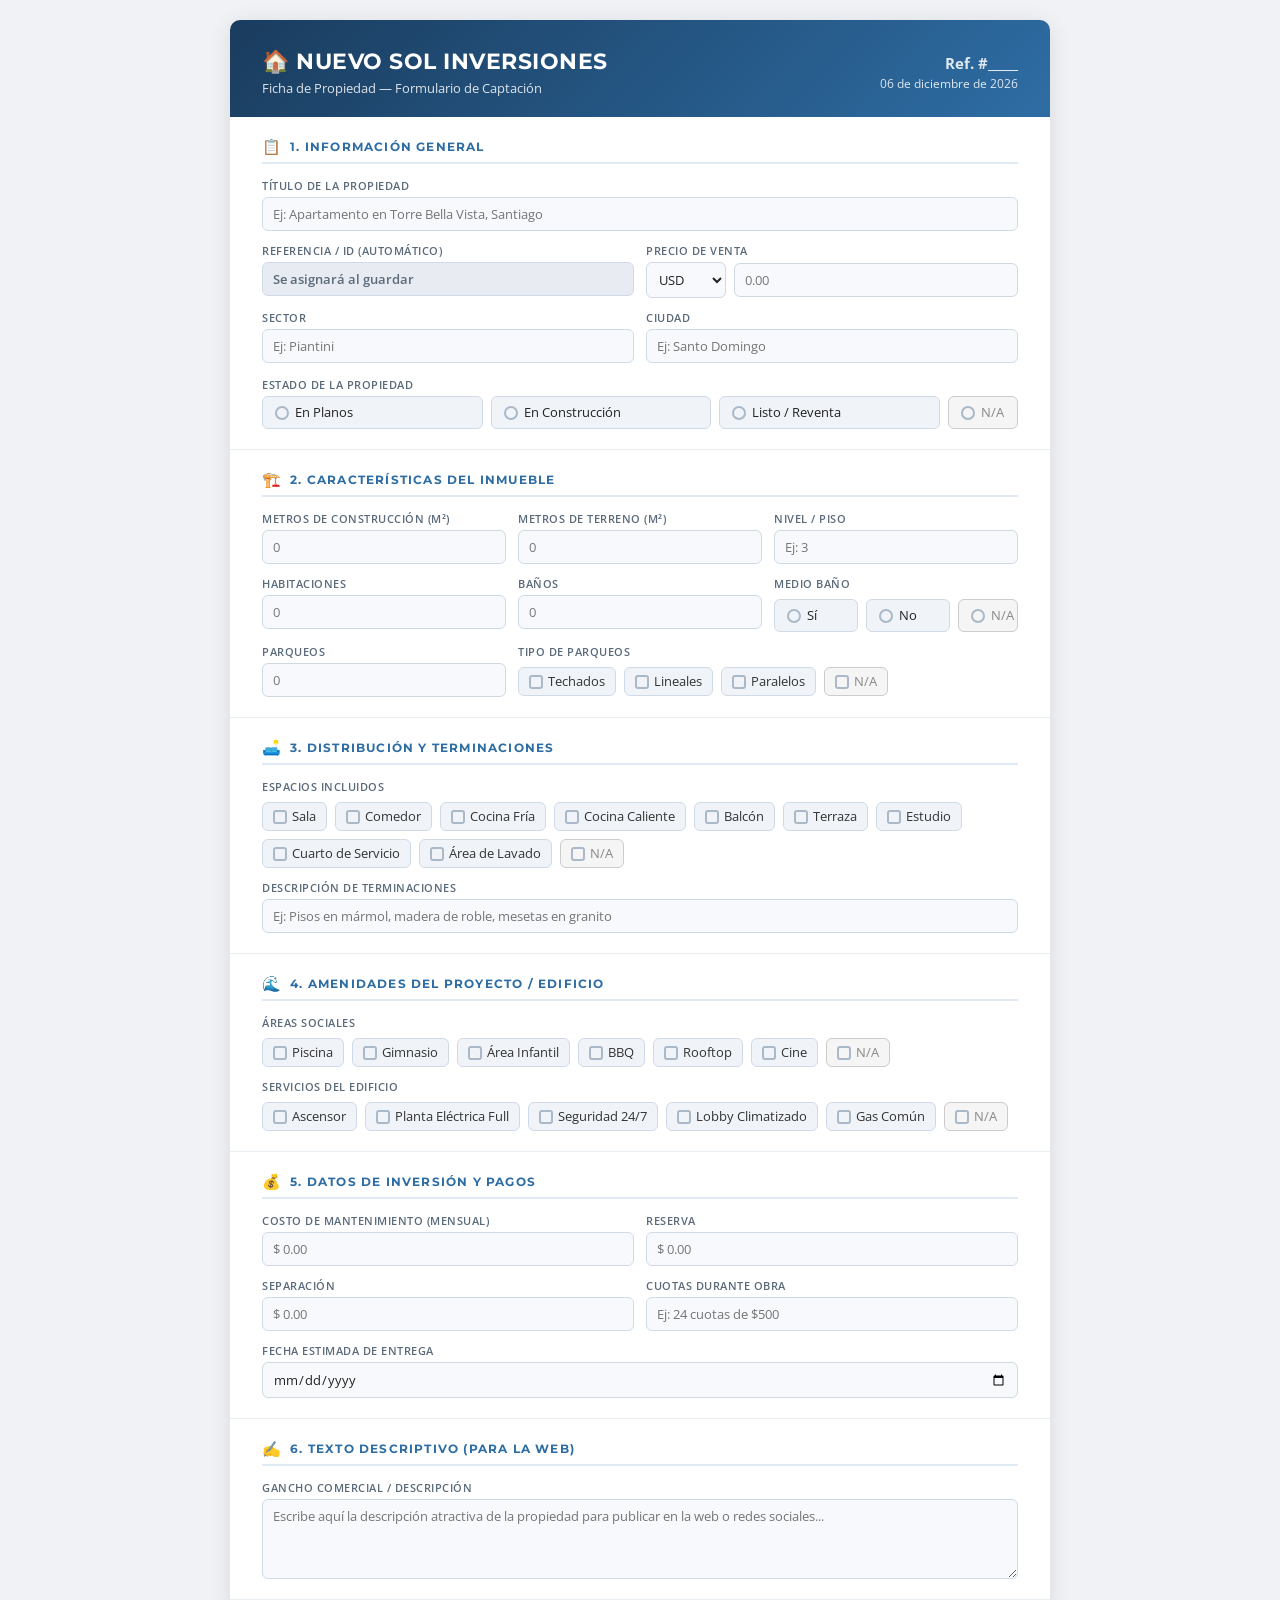
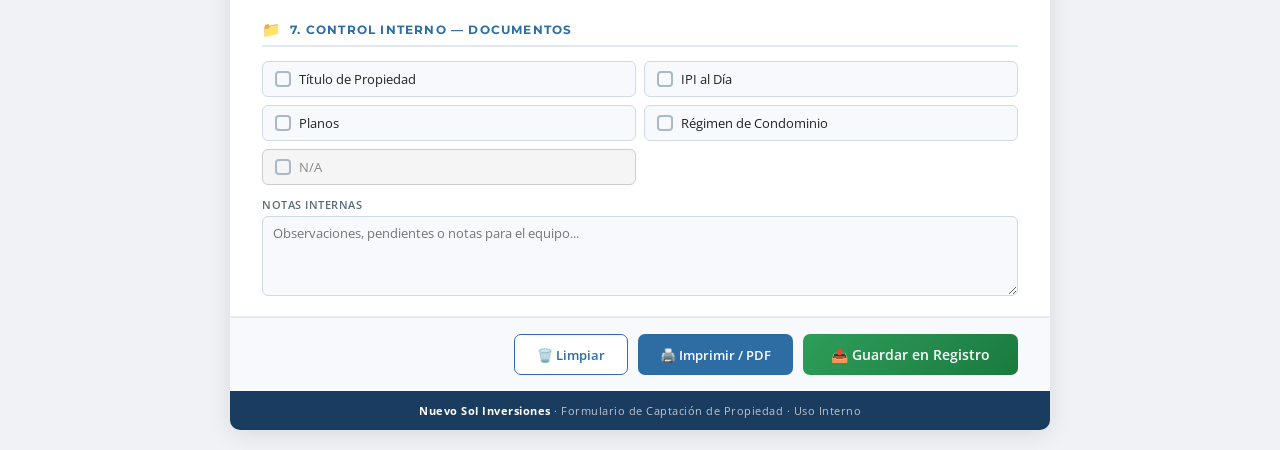
==== Fichas de propiedades/index.html @ 566c799a "Rename to index.html for Github Pages" ====
<!DOCTYPE html>
<html lang="es">
<head>
<meta charset="UTF-8">
<meta name="viewport" content="width=device-width, initial-scale=1.0">
<title>Ficha de Propiedad - Nuevo Sol Inversiones</title>
<meta name="description" content="Formulario de captación de propiedades — Nuevo Sol Inversiones. Registro interno de inmuebles.">
<style>
  @import url('https://fonts.googleapis.com/css2?family=Montserrat:wght@400;600;700&family=Open+Sans:wght@400;600&display=swap');

  * { box-sizing: border-box; margin: 0; padding: 0; }

  body {
    font-family: 'Open Sans', sans-serif;
    background: #f0f2f5;
    color: #222;
    padding: 20px;
  }

  .page {
    max-width: 820px;
    margin: 0 auto;
    background: #fff;
    border-radius: 10px;
    overflow: hidden;
    box-shadow: 0 4px 24px rgba(0,0,0,0.10);
  }

  /* HEADER */
  .header {
    background: linear-gradient(135deg, #1a3c5e 0%, #2e6da4 100%);
    color: #fff;
    padding: 28px 32px 20px;
    display: flex;
    align-items: center;
    justify-content: space-between;
    gap: 16px;
  }
  .header-left h1 {
    font-family: 'Montserrat', sans-serif;
    font-size: 22px;
    font-weight: 700;
    letter-spacing: 0.5px;
  }
  .header-left p {
    font-size: 13px;
    opacity: 0.85;
    margin-top: 4px;
  }
  .header-right {
    text-align: right;
    font-size: 12px;
    opacity: 0.85;
  }
  .header-right .ref {
    font-size: 15px;
    font-weight: 700;
    margin-bottom: 2px;
  }

  /* SECTIONS */
  .section {
    padding: 20px 32px;
    border-bottom: 1px solid #e8edf2;
  }
  .section:last-child { border-bottom: none; }

  .section-title {
    font-family: 'Montserrat', sans-serif;
    font-size: 12px;
    font-weight: 700;
    letter-spacing: 1.2px;
    text-transform: uppercase;
    color: #2e6da4;
    margin-bottom: 14px;
    padding-bottom: 6px;
    border-bottom: 2px solid #e0eaf4;
    display: flex;
    align-items: center;
    gap: 8px;
  }
  .section-title span { font-size: 15px; }

  /* GRID */
  .grid { display: grid; gap: 12px; }
  .grid-2 { grid-template-columns: 1fr 1fr; }
  .grid-3 { grid-template-columns: 1fr 1fr 1fr; }
  .col-span-2 { grid-column: span 2; }
  .col-span-3 { grid-column: span 3; }

  /* FIELD */
  .field { display: flex; flex-direction: column; gap: 4px; }
  .field label.field-label {
    font-size: 11px;
    font-weight: 600;
    color: #5a6a7a;
    text-transform: uppercase;
    letter-spacing: 0.5px;
  }
  .field input[type="text"],
  .field input[type="number"],
  .field input[type="date"],
  .field textarea,
  .field select {
    border: 1.5px solid #d0dae6;
    border-radius: 6px;
    padding: 7px 10px;
    font-size: 13px;
    font-family: 'Open Sans', sans-serif;
    color: #222;
    background: #f7f9fc;
    transition: border-color 0.2s;
    outline: none;
    width: 100%;
  }
  .field input:focus,
  .field textarea:focus,
  .field select:focus {
    border-color: #2e6da4;
    background: #fff;
  }
  .field textarea { resize: vertical; min-height: 80px; }

  /* PRECIO */
  .precio-group {
    display: flex;
    gap: 8px;
    align-items: center;
  }
  .precio-group select {
    width: 80px;
    flex-shrink: 0;
    border: 1.5px solid #d0dae6;
    border-radius: 6px;
    padding: 7px 8px;
    font-size: 13px;
    background: #f7f9fc;
    font-family: 'Open Sans', sans-serif;
    outline: none;
    cursor: pointer;
  }
  .precio-group select:focus { border-color: #2e6da4; }
  .precio-group input { flex: 1; }

  /* CHECKBOXES */
  .check-group {
    display: flex;
    flex-wrap: wrap;
    gap: 8px;
    margin-top: 4px;
  }
  .check-item {
    display: flex;
    align-items: center;
    gap: 5px;
    font-size: 12.5px;
    color: #333;
    cursor: pointer;
    background: #f0f4f9;
    border: 1.5px solid #d0dae6;
    border-radius: 6px;
    padding: 5px 10px;
    transition: all 0.15s;
    user-select: none;
  }
  .check-item:hover {
    border-color: #aab8c8;
    background: #e8ecf2;
  }
  .check-item input[type="checkbox"] {
    position: absolute;
    opacity: 0;
    width: 0;
    height: 0;
    pointer-events: none;
  }
  .check-item.checked {
    background: #e0eaf8;
    border-color: #2e6da4;
    color: #1a3c5e;
    font-weight: 600;
  }
  .check-item .box {
    width: 14px; height: 14px;
    border: 2px solid #aab8c8;
    border-radius: 3px;
    display: flex; align-items: center; justify-content: center;
    font-size: 10px; color: transparent;
    flex-shrink: 0;
    transition: all 0.15s;
  }
  .check-item .box::after { content: '✓'; }
  .check-item.checked .box {
    background: #2e6da4;
    border-color: #2e6da4;
    color: #fff;
  }

  /* N/A items */
  .check-item.na-item {
    background: #f5f5f5;
    border-color: #ccc;
    color: #888;
  }
  .check-item.na-item:hover {
    background: #eee;
    border-color: #aaa;
  }
  .check-item.na-item.checked {
    background: #e8e8e8;
    border-color: #999;
    color: #555;
    font-weight: 600;
  }
  .check-item.na-item.checked .box {
    background: #999;
    border-color: #999;
    color: #fff;
  }

  /* ESTADO (radio groups) */
  .estado-group {
    display: flex;
    gap: 8px;
    flex-wrap: wrap;
  }
  .estado-item {
    flex: 1;
    min-width: 100px;
    display: flex;
    align-items: center;
    gap: 6px;
    font-size: 12.5px;
    cursor: pointer;
    background: #f0f4f9;
    border: 1.5px solid #d0dae6;
    border-radius: 6px;
    padding: 7px 12px;
    transition: all 0.15s;
    user-select: none;
  }
  .estado-item:hover {
    border-color: #aab8c8;
    background: #e8ecf2;
  }
  .estado-item input[type="radio"] {
    position: absolute;
    opacity: 0;
    width: 0;
    height: 0;
    pointer-events: none;
  }
  .estado-item.selected {
    background: #e0eaf8;
    border-color: #2e6da4;
    color: #1a3c5e;
    font-weight: 600;
  }
  .radio-dot {
    width: 14px; height: 14px;
    border: 2px solid #aab8c8;
    border-radius: 50%;
    display: flex; align-items: center; justify-content: center;
    flex-shrink: 0;
    transition: all 0.15s;
  }
  .estado-item.selected .radio-dot {
    border-color: #2e6da4;
    background: #2e6da4;
    box-shadow: inset 0 0 0 3px #fff;
  }

  /* N/A radio */
  .estado-item.na-item {
    background: #f5f5f5;
    border-color: #ccc;
    color: #888;
    flex: 0;
    min-width: 70px;
  }
  .estado-item.na-item:hover {
    background: #eee;
    border-color: #aaa;
  }
  .estado-item.na-item.selected {
    background: #e8e8e8;
    border-color: #999;
    color: #555;
    font-weight: 600;
  }
  .estado-item.na-item.selected .radio-dot {
    border-color: #999;
    background: #999;
    box-shadow: inset 0 0 0 3px #fff;
  }

  /* DOCS CHECKLIST */
  .doc-list {
    display: grid;
    grid-template-columns: 1fr 1fr;
    gap: 8px;
  }
  .doc-item {
    display: flex;
    align-items: center;
    gap: 8px;
    font-size: 13px;
    padding: 8px 12px;
    background: #f7f9fc;
    border: 1.5px solid #d0dae6;
    border-radius: 6px;
    cursor: pointer;
    transition: all 0.15s;
    user-select: none;
  }
  .doc-item:hover {
    border-color: #aab8c8;
    background: #eef2f7;
  }
  .doc-item.checked {
    background: #eaf5ea;
    border-color: #3a9a5c;
    color: #1e5c33;
    font-weight: 600;
  }
  .doc-item input[type="checkbox"] {
    position: absolute;
    opacity: 0;
    width: 0;
    height: 0;
    pointer-events: none;
  }
  .doc-box {
    width: 16px; height: 16px;
    border: 2px solid #aab8c8;
    border-radius: 4px;
    display: flex; align-items: center; justify-content: center;
    font-size: 11px; color: transparent;
    flex-shrink: 0;
    transition: all 0.15s;
  }
  .doc-box::after { content: '✓'; }
  .doc-item.checked .doc-box {
    background: #3a9a5c;
    border-color: #3a9a5c;
    color: #fff;
  }
  /* N/A doc item */
  .doc-item.na-item {
    background: #f5f5f5;
    border-color: #ccc;
    color: #888;
  }
  .doc-item.na-item:hover {
    background: #eee;
    border-color: #aaa;
  }
  .doc-item.na-item.checked {
    background: #e8e8e8;
    border-color: #999;
    color: #555;
    font-weight: 600;
  }
  .doc-item.na-item.checked .doc-box {
    background: #999;
    border-color: #999;
    color: #fff;
  }

  /* FOOTER */
  .footer {
    background: #1a3c5e;
    color: rgba(255,255,255,0.7);
    text-align: center;
    padding: 12px;
    font-size: 11px;
    letter-spacing: 0.5px;
  }
  .footer strong { color: #fff; }

  /* ACTIONS */
  .actions {
    display: flex;
    justify-content: flex-end;
    gap: 10px;
    padding: 16px 32px;
    background: #f7f9fc;
    border-top: 1px solid #e0eaf4;
    flex-wrap: wrap;
  }
  .btn {
    padding: 9px 22px;
    border-radius: 7px;
    font-size: 13px;
    font-weight: 600;
    cursor: pointer;
    border: none;
    font-family: 'Open Sans', sans-serif;
    transition: all 0.2s;
    display: inline-flex;
    align-items: center;
    gap: 6px;
  }
  .btn-outline {
    background: #fff;
    border: 1.5px solid #2e6da4;
    color: #2e6da4;
  }
  .btn-outline:hover { background: #e0eaf8; }
  .btn-primary {
    background: #2e6da4;
    color: #fff;
  }
  .btn-primary:hover { background: #1a3c5e; }
  .btn-success {
    background: linear-gradient(135deg, #2e9e5a 0%, #1a7a3e 100%);
    color: #fff;
    padding: 11px 28px;
    font-size: 14px;
  }
  .btn-success:hover { background: linear-gradient(135deg, #1a7a3e 0%, #145c2e 100%); }
  .btn:disabled {
    opacity: 0.6;
    cursor: not-allowed;
  }

  /* SPINNER */
  .spinner {
    width: 16px;
    height: 16px;
    border: 2px solid rgba(255,255,255,0.3);
    border-top-color: #fff;
    border-radius: 50%;
    animation: spin 0.6s linear infinite;
    display: none;
  }
  .btn.loading .spinner { display: inline-block; }
  .btn.loading .btn-text { display: none; }
  @keyframes spin { to { transform: rotate(360deg); } }

  /* TOAST */
  .toast-container {
    position: fixed;
    top: 20px;
    right: 20px;
    z-index: 10000;
    display: flex;
    flex-direction: column;
    gap: 10px;
  }
  .toast {
    padding: 14px 22px;
    border-radius: 10px;
    font-size: 13px;
    font-weight: 600;
    font-family: 'Open Sans', sans-serif;
    color: #fff;
    box-shadow: 0 6px 24px rgba(0,0,0,0.18);
    animation: toastIn 0.35s ease-out;
    display: flex;
    align-items: center;
    gap: 8px;
    max-width: 360px;
  }
  .toast.success { background: linear-gradient(135deg, #2e9e5a, #1a7a3e); }
  .toast.error { background: linear-gradient(135deg, #d9534f, #b52b27); }
  .toast.info { background: linear-gradient(135deg, #2e6da4, #1a3c5e); }
  .toast.removing { animation: toastOut 0.3s ease-in forwards; }
  @keyframes toastIn { from { opacity: 0; transform: translateX(80px); } to { opacity: 1; transform: translateX(0); } }
  @keyframes toastOut { from { opacity: 1; transform: translateX(0); } to { opacity: 0; transform: translateX(80px); } }

  /* CONFIG BANNER */
  .config-banner {
    background: linear-gradient(135deg, #fff3cd 0%, #ffeeba 100%);
    border: 1.5px solid #f0c36d;
    border-radius: 8px;
    padding: 14px 20px;
    margin: 16px 32px;
    font-size: 12.5px;
    color: #856404;
    display: flex;
    align-items: flex-start;
    gap: 10px;
  }
  .config-banner .banner-icon { font-size: 18px; flex-shrink: 0; margin-top: 1px; }
  .config-banner code {
    background: rgba(0,0,0,0.08);
    padding: 2px 6px;
    border-radius: 4px;
    font-size: 11px;
    word-break: break-all;
  }
  .config-banner a {
    color: #856404;
    font-weight: 600;
  }

  @media print {
    body { background: #fff; padding: 0; }
    .page { box-shadow: none; border-radius: 0; }
    .actions { display: none; }
    .config-banner { display: none; }
    .toast-container { display: none; }
  }

  @media (max-width: 600px) {
    .grid-2, .grid-3 { grid-template-columns: 1fr; }
    .col-span-2, .col-span-3 { grid-column: span 1; }
    .doc-list { grid-template-columns: 1fr; }
    .section { padding: 16px; }
    .header { flex-direction: column; align-items: flex-start; }
    .header-right { text-align: left; }
    .actions { padding: 12px 16px; }
    .config-banner { margin: 12px 16px; }
  }
</style>
</head>
<body>

<div class="toast-container" id="toastContainer"></div>

<div class="page">

  <!-- HEADER -->
  <div class="header">
    <div class="header-left">
      <h1>🏠 NUEVO SOL INVERSIONES</h1>
      <p>Ficha de Propiedad — Formulario de Captación</p>
    </div>
    <div class="header-right">
      <div class="ref">Ref. #<span id="refNum">_____</span></div>
      <div id="fechaHoy"></div>
    </div>
  </div>

  <!-- CONFIG BANNER -->
  <div class="config-banner" id="configBanner">
    <div class="banner-icon">⚙️</div>
    <div>
      <strong>Configuración requerida:</strong> Para conectar con Google Sheets, pega la URL de tu Google Apps Script Web App aquí abajo y haz clic en "Guardar".<br>
      <div style="margin-top:8px; display:flex; gap:6px; align-items:center; flex-wrap:wrap;">
        <input type="text" id="sheetsUrlInput" placeholder="https://script.google.com/macros/s/xxx/exec" 
               style="flex:1; min-width:200px; padding:6px 10px; border:1.5px solid #d0a848; border-radius:5px; font-size:12px; font-family:'Open Sans',sans-serif; outline:none;">
        <button onclick="saveGoogleSheetsUrl()" style="padding:6px 14px; background:#856404; color:#fff; border:none; border-radius:5px; font-size:12px; font-weight:600; cursor:pointer; font-family:'Open Sans',sans-serif;">Guardar</button>
      </div>
    </div>
  </div>

  <form id="propertyForm" onsubmit="return false;">

  <!-- 1. INFORMACIÓN GENERAL -->
  <div class="section">
    <div class="section-title"><span>📋</span> 1. Información General</div>
    <div class="grid grid-2">
      <div class="field col-span-2">
        <label class="field-label" for="titulo_propiedad">Título de la Propiedad</label>
        <input type="text" id="titulo_propiedad" name="titulo_propiedad" placeholder="Ej: Apartamento en Torre Bella Vista, Santiago">
      </div>
      <div class="field">
        <label class="field-label" for="referencia_id">Referencia / ID (Automático)</label>
        <input type="text" id="referencia_id" name="referencia_id" readonly style="background-color: #e8ecf2; color: #5a6a7a; font-weight: 600; cursor: not-allowed; border-color: #d0dae6;" title="Generado automáticamente">
      </div>
      <div class="field">
        <label class="field-label">Precio de Venta</label>
        <div class="precio-group">
          <select id="moneda" name="moneda">
            <option value="USD">USD</option>
            <option value="DOP">DOP</option>
          </select>
          <input type="text" id="precio_venta" name="precio_venta" placeholder="0.00">
        </div>
      </div>
      <div class="field">
        <label class="field-label" for="sector">Sector</label>
        <input type="text" id="sector" name="sector" placeholder="Ej: Piantini">
      </div>
      <div class="field">
        <label class="field-label" for="ciudad">Ciudad</label>
        <input type="text" id="ciudad" name="ciudad" placeholder="Ej: Santo Domingo">
      </div>
    </div>
    <div style="margin-top:14px;">
      <div class="field">
        <label class="field-label">Estado de la Propiedad</label>
        <div class="estado-group" id="estadoGroup" data-name="estado_propiedad">
          <label class="estado-item" onclick="selectRadio(this)">
            <input type="radio" name="estado_propiedad" value="En Planos">
            <div class="radio-dot"></div> En Planos
          </label>
          <label class="estado-item" onclick="selectRadio(this)">
            <input type="radio" name="estado_propiedad" value="En Construcción">
            <div class="radio-dot"></div> En Construcción
          </label>
          <label class="estado-item" onclick="selectRadio(this)">
            <input type="radio" name="estado_propiedad" value="Listo / Reventa">
            <div class="radio-dot"></div> Listo / Reventa
          </label>
          <label class="estado-item na-item" onclick="selectRadio(this)">
            <input type="radio" name="estado_propiedad" value="N/A">
            <div class="radio-dot"></div> N/A
          </label>
        </div>
      </div>
    </div>
  </div>

  <!-- 2. CARACTERÍSTICAS -->
  <div class="section">
    <div class="section-title"><span>🏗️</span> 2. Características del Inmueble</div>
    <div class="grid grid-3">
      <div class="field">
        <label class="field-label" for="metros_construccion">Metros de Construcción (m²)</label>
        <input type="number" id="metros_construccion" name="metros_construccion" placeholder="0" min="0">
      </div>
      <div class="field">
        <label class="field-label" for="metros_terreno">Metros de Terreno (m²)</label>
        <input type="number" id="metros_terreno" name="metros_terreno" placeholder="0" min="0">
      </div>
      <div class="field">
        <label class="field-label" for="nivel_piso">Nivel / Piso</label>
        <input type="text" id="nivel_piso" name="nivel_piso" placeholder="Ej: 3">
      </div>
      <div class="field">
        <label class="field-label" for="habitaciones">Habitaciones</label>
        <input type="number" id="habitaciones" name="habitaciones" placeholder="0" min="0">
      </div>
      <div class="field">
        <label class="field-label" for="banos">Baños</label>
        <input type="number" id="banos" name="banos" placeholder="0" min="0">
      </div>
      <div class="field">
        <label class="field-label">Medio Baño</label>
        <div class="estado-group" style="margin-top:4px;" data-name="medio_bano">
          <label class="estado-item" onclick="selectRadio(this)" style="min-width:60px">
            <input type="radio" name="medio_bano" value="Sí">
            <div class="radio-dot"></div> Sí
          </label>
          <label class="estado-item" onclick="selectRadio(this)" style="min-width:60px">
            <input type="radio" name="medio_bano" value="No">
            <div class="radio-dot"></div> No
          </label>
          <label class="estado-item na-item" onclick="selectRadio(this)" style="min-width:60px">
            <input type="radio" name="medio_bano" value="N/A">
            <div class="radio-dot"></div> N/A
          </label>
        </div>
      </div>
      <div class="field">
        <label class="field-label" for="parqueos_cantidad">Parqueos</label>
        <input type="number" id="parqueos_cantidad" name="parqueos_cantidad" placeholder="0" min="0">
      </div>
      <div class="field col-span-2">
        <label class="field-label">Tipo de Parqueos</label>
        <div class="check-group" data-group="tipo_parqueos">
          <label class="check-item" onclick="toggleCheck(this)"><input type="checkbox" name="tipo_parqueos" value="Techados"><div class="box"></div> Techados</label>
          <label class="check-item" onclick="toggleCheck(this)"><input type="checkbox" name="tipo_parqueos" value="Lineales"><div class="box"></div> Lineales</label>
          <label class="check-item" onclick="toggleCheck(this)"><input type="checkbox" name="tipo_parqueos" value="Paralelos"><div class="box"></div> Paralelos</label>
          <label class="check-item na-item" onclick="toggleNa(this, 'tipo_parqueos')"><input type="checkbox" name="tipo_parqueos" value="N/A"><div class="box"></div> N/A</label>
        </div>
      </div>
    </div>
  </div>

  <!-- 3. DISTRIBUCIÓN Y TERMINACIONES -->
  <div class="section">
    <div class="section-title"><span>🛋️</span> 3. Distribución y Terminaciones</div>
    <div class="field" style="margin-bottom:12px;">
      <label class="field-label">Espacios Incluidos</label>
      <div class="check-group" data-group="espacios_incluidos">
        <label class="check-item" onclick="toggleCheck(this)"><input type="checkbox" name="espacios_incluidos" value="Sala"><div class="box"></div> Sala</label>
        <label class="check-item" onclick="toggleCheck(this)"><input type="checkbox" name="espacios_incluidos" value="Comedor"><div class="box"></div> Comedor</label>
        <label class="check-item" onclick="toggleCheck(this)"><input type="checkbox" name="espacios_incluidos" value="Cocina Fría"><div class="box"></div> Cocina Fría</label>
        <label class="check-item" onclick="toggleCheck(this)"><input type="checkbox" name="espacios_incluidos" value="Cocina Caliente"><div class="box"></div> Cocina Caliente</label>
        <label class="check-item" onclick="toggleCheck(this)"><input type="checkbox" name="espacios_incluidos" value="Balcón"><div class="box"></div> Balcón</label>
        <label class="check-item" onclick="toggleCheck(this)"><input type="checkbox" name="espacios_incluidos" value="Terraza"><div class="box"></div> Terraza</label>
        <label class="check-item" onclick="toggleCheck(this)"><input type="checkbox" name="espacios_incluidos" value="Estudio"><div class="box"></div> Estudio</label>
        <label class="check-item" onclick="toggleCheck(this)"><input type="checkbox" name="espacios_incluidos" value="Cuarto de Servicio"><div class="box"></div> Cuarto de Servicio</label>
        <label class="check-item" onclick="toggleCheck(this)"><input type="checkbox" name="espacios_incluidos" value="Área de Lavado"><div class="box"></div> Área de Lavado</label>
        <label class="check-item na-item" onclick="toggleNa(this, 'espacios_incluidos')"><input type="checkbox" name="espacios_incluidos" value="N/A"><div class="box"></div> N/A</label>
      </div>
    </div>
    <div class="field">
      <label class="field-label" for="terminaciones">Descripción de Terminaciones</label>
      <input type="text" id="terminaciones" name="terminaciones" placeholder="Ej: Pisos en mármol, madera de roble, mesetas en granito">
    </div>
  </div>

  <!-- 4. AMENIDADES -->
  <div class="section">
    <div class="section-title"><span>🌊</span> 4. Amenidades del Proyecto / Edificio</div>
    <div class="field" style="margin-bottom:12px;">
      <label class="field-label">Áreas Sociales</label>
      <div class="check-group" data-group="areas_sociales">
        <label class="check-item" onclick="toggleCheck(this)"><input type="checkbox" name="areas_sociales" value="Piscina"><div class="box"></div> Piscina</label>
        <label class="check-item" onclick="toggleCheck(this)"><input type="checkbox" name="areas_sociales" value="Gimnasio"><div class="box"></div> Gimnasio</label>
        <label class="check-item" onclick="toggleCheck(this)"><input type="checkbox" name="areas_sociales" value="Área Infantil"><div class="box"></div> Área Infantil</label>
        <label class="check-item" onclick="toggleCheck(this)"><input type="checkbox" name="areas_sociales" value="BBQ"><div class="box"></div> BBQ</label>
        <label class="check-item" onclick="toggleCheck(this)"><input type="checkbox" name="areas_sociales" value="Rooftop"><div class="box"></div> Rooftop</label>
        <label class="check-item" onclick="toggleCheck(this)"><input type="checkbox" name="areas_sociales" value="Cine"><div class="box"></div> Cine</label>
        <label class="check-item na-item" onclick="toggleNa(this, 'areas_sociales')"><input type="checkbox" name="areas_sociales" value="N/A"><div class="box"></div> N/A</label>
      </div>
    </div>
    <div class="field">
      <label class="field-label">Servicios del Edificio</label>
      <div class="check-group" data-group="servicios_edificio">
        <label class="check-item" onclick="toggleCheck(this)"><input type="checkbox" name="servicios_edificio" value="Ascensor"><div class="box"></div> Ascensor</label>
        <label class="check-item" onclick="toggleCheck(this)"><input type="checkbox" name="servicios_edificio" value="Planta Eléctrica Full"><div class="box"></div> Planta Eléctrica Full</label>
        <label class="check-item" onclick="toggleCheck(this)"><input type="checkbox" name="servicios_edificio" value="Seguridad 24/7"><div class="box"></div> Seguridad 24/7</label>
        <label class="check-item" onclick="toggleCheck(this)"><input type="checkbox" name="servicios_edificio" value="Lobby Climatizado"><div class="box"></div> Lobby Climatizado</label>
        <label class="check-item" onclick="toggleCheck(this)"><input type="checkbox" name="servicios_edificio" value="Gas Común"><div class="box"></div> Gas Común</label>
        <label class="check-item na-item" onclick="toggleNa(this, 'servicios_edificio')"><input type="checkbox" name="servicios_edificio" value="N/A"><div class="box"></div> N/A</label>
      </div>
    </div>
  </div>

  <!-- 5. DATOS DE INVERSIÓN -->
  <div class="section">
    <div class="section-title"><span>💰</span> 5. Datos de Inversión y Pagos</div>
    <div class="grid grid-2">
      <div class="field">
        <label class="field-label" for="costo_mantenimiento">Costo de Mantenimiento (mensual)</label>
        <input type="text" id="costo_mantenimiento" name="costo_mantenimiento" placeholder="$ 0.00">
      </div>
      <div class="field">
        <label class="field-label" for="reserva">Reserva</label>
        <input type="text" id="reserva" name="reserva" placeholder="$ 0.00">
      </div>
      <div class="field">
        <label class="field-label" for="separacion">Separación</label>
        <input type="text" id="separacion" name="separacion" placeholder="$ 0.00">
      </div>
      <div class="field">
        <label class="field-label" for="cuotas_obra">Cuotas durante Obra</label>
        <input type="text" id="cuotas_obra" name="cuotas_obra" placeholder="Ej: 24 cuotas de $500">
      </div>
      <div class="field col-span-2">
        <label class="field-label" for="fecha_entrega">Fecha Estimada de Entrega</label>
        <input type="date" id="fecha_entrega" name="fecha_entrega">
      </div>
    </div>
  </div>

  <!-- 6. TEXTO DESCRIPTIVO -->
  <div class="section">
    <div class="section-title"><span>✍️</span> 6. Texto Descriptivo (para la Web)</div>
    <div class="field">
      <label class="field-label" for="descripcion_web">Gancho Comercial / Descripción</label>
      <textarea id="descripcion_web" name="descripcion_web" placeholder="Escribe aquí la descripción atractiva de la propiedad para publicar en la web o redes sociales..."></textarea>
    </div>
  </div>

  <!-- 7. CONTROL INTERNO -->
  <div class="section">
    <div class="section-title"><span>📁</span> 7. Control Interno — Documentos</div>
    <div class="doc-list" data-group="documentos">
      <label class="doc-item" onclick="toggleDoc(this)">
        <input type="checkbox" name="documentos" value="Título de Propiedad"><div class="doc-box"></div> Título de Propiedad
      </label>
      <label class="doc-item" onclick="toggleDoc(this)">
        <input type="checkbox" name="documentos" value="IPI al Día"><div class="doc-box"></div> IPI al Día
      </label>
      <label class="doc-item" onclick="toggleDoc(this)">
        <input type="checkbox" name="documentos" value="Planos"><div class="doc-box"></div> Planos
      </label>
      <label class="doc-item" onclick="toggleDoc(this)">
        <input type="checkbox" name="documentos" value="Régimen de Condominio"><div class="doc-box"></div> Régimen de Condominio
      </label>
      <label class="doc-item na-item" onclick="toggleDocNa(this)">
        <input type="checkbox" name="documentos" value="N/A"><div class="doc-box"></div> N/A
      </label>
    </div>
    <div class="field" style="margin-top:12px;">
      <label class="field-label" for="notas_internas">Notas Internas</label>
      <textarea id="notas_internas" name="notas_internas" placeholder="Observaciones, pendientes o notas para el equipo..."></textarea>
    </div>
  </div>

  <!-- ACTIONS -->
  <div class="actions">
    <button type="button" class="btn btn-outline" onclick="resetForm()" id="btnReset">🗑️ Limpiar</button>
    <button type="button" class="btn btn-primary" onclick="window.print()" id="btnPrint">🖨️ Imprimir / PDF</button>
    <button type="button" class="btn btn-success" onclick="submitToSheets()" id="btnSubmit">
      <span class="btn-text">📤 Guardar en Registro</span>
      <span class="spinner"></span>
    </button>
  </div>

  </form>

  <!-- FOOTER -->
  <div class="footer">
    <strong>Nuevo Sol Inversiones</strong> · Formulario de Captación de Propiedad · Uso Interno
  </div>

</div>

<script>
  // ============================
  // FECHA Y REFERENCIA AUTOMÁTICA
  // ============================
  const hoy = new Date();
  document.getElementById('fechaHoy').textContent = hoy.toLocaleDateString('es-DO', {day:'2-digit', month:'long', year:'numeric'});

  function generarReferencia() {
    const fecha = new Date();
    const año = fecha.getFullYear().toString().slice(-2);
    const mes = (fecha.getMonth() + 1).toString().padStart(2, '0');
    const chars = 'ABCDEFGHIJKLMNOPQRSTUVWXYZ0123456789';
    let randomChars = '';
    for (let i = 0; i < 4; i++) {
      randomChars += chars.charAt(Math.floor(Math.random() * chars.length));
    }
    const ref = `NSI-${año}${mes}-${randomChars}`;
    document.getElementById('referencia_id').value = ref;
    document.getElementById('refNum').textContent = ref;
  }

  function limpiarReferencia() {
    document.getElementById('referencia_id').value = 'Se asignará al guardar';
    document.getElementById('refNum').textContent = '_____';
  }
  
  limpiarReferencia();

  // ============================
  // GOOGLE SHEETS URL CONFIG
  // ============================
  let GOOGLE_SHEETS_URL = localStorage.getItem('nuevo_sol_sheets_url') || 'https://script.google.com/macros/s/AKfycby6TgdPe5P8TxXnEcNbGVdpxYIezyTft6DMqbeQpsKPUh7uGfKgQAlRAeAv-Zn9vz0/exec';

  function saveGoogleSheetsUrl() {
    const input = document.getElementById('sheetsUrlInput');
    const url = input.value.trim();
    if (!url) {
      showToast('Por favor, ingresa la URL del Web App', 'error');
      return;
    }
    GOOGLE_SHEETS_URL = url;
    localStorage.setItem('nuevo_sol_sheets_url', url);
    showToast('✅ URL guardada correctamente. Ya puedes enviar datos.', 'success');
    document.getElementById('configBanner').style.display = 'none';
  }

  // Si ya existe la URL en localStorage, ocultar el banner
  if (GOOGLE_SHEETS_URL) {
    document.getElementById('sheetsUrlInput').value = GOOGLE_SHEETS_URL;
    document.getElementById('configBanner').style.display = 'none';
  }

  // ============================
  // CHECKBOX TOGGLE
  // ============================
  function toggleCheck(el) {
    const cb = el.querySelector('input[type="checkbox"]');
    const isNa = el.classList.contains('na-item');

    // If clicking a regular item, uncheck N/A in same group
    if (!isNa) {
      const group = el.closest('[data-group]');
      if (group) {
        const naItem = group.querySelector('.na-item');
        if (naItem && naItem.classList.contains('checked')) {
          naItem.classList.remove('checked');
          naItem.querySelector('input[type="checkbox"]').checked = false;
        }
      }
    }

    cb.checked = !cb.checked;
    el.classList.toggle('checked', cb.checked);
  }

  // ============================
  // N/A CHECKBOX TOGGLE
  // ============================
  function toggleNa(el, groupName) {
    const cb = el.querySelector('input[type="checkbox"]');
    cb.checked = !cb.checked;
    el.classList.toggle('checked', cb.checked);

    // If N/A is now checked, uncheck all others in group
    if (cb.checked) {
      const group = el.closest('[data-group]');
      if (group) {
        group.querySelectorAll('.check-item:not(.na-item)').forEach(item => {
          item.classList.remove('checked');
          item.querySelector('input[type="checkbox"]').checked = false;
        });
      }
    }
  }

  // ============================
  // DOC CHECKBOX TOGGLE
  // ============================
  function toggleDoc(el) {
    const cb = el.querySelector('input[type="checkbox"]');

    // Uncheck N/A in docs
    const group = el.closest('[data-group]');
    if (group) {
      const naItem = group.querySelector('.na-item');
      if (naItem && naItem.classList.contains('checked')) {
        naItem.classList.remove('checked');
        naItem.querySelector('input[type="checkbox"]').checked = false;
      }
    }

    cb.checked = !cb.checked;
    el.classList.toggle('checked', cb.checked);
  }

  function toggleDocNa(el) {
    const cb = el.querySelector('input[type="checkbox"]');
    cb.checked = !cb.checked;
    el.classList.toggle('checked', cb.checked);

    // If N/A is checked, uncheck all other docs
    if (cb.checked) {
      const group = el.closest('[data-group]');
      if (group) {
        group.querySelectorAll('.doc-item:not(.na-item)').forEach(item => {
          item.classList.remove('checked');
          item.querySelector('input[type="checkbox"]').checked = false;
        });
      }
    }
  }

  // ============================
  // RADIO SELECT
  // ============================
  function selectRadio(el) {
    const group = el.parentElement;
    const radio = el.querySelector('input[type="radio"]');
    
    // Remove selected from all
    group.querySelectorAll('.estado-item').forEach(i => i.classList.remove('selected'));
    
    // Select this one
    el.classList.add('selected');
    radio.checked = true;
  }

  // ============================
  // RESET FORM
  // ============================
  function resetForm() {
    if (!confirm('¿Seguro que deseas limpiar todo el formulario?')) return;
    
    // Clear text/number/date inputs and textareas
    document.querySelectorAll('#propertyForm input[type="text"], #propertyForm input[type="number"], #propertyForm input[type="date"], #propertyForm textarea').forEach(i => i.value = '');
    
    // Reset select to first option
    document.querySelectorAll('#propertyForm select').forEach(s => s.selectedIndex = 0);
    
    // Uncheck all checkboxes
    document.querySelectorAll('.check-item, .doc-item').forEach(i => {
      i.classList.remove('checked');
      const cb = i.querySelector('input[type="checkbox"]');
      if (cb) cb.checked = false;
    });
    
    // Uncheck all radios
    document.querySelectorAll('.estado-item').forEach(i => {
      i.classList.remove('selected');
      const radio = i.querySelector('input[type="radio"]');
      if (radio) radio.checked = false;
    });
    
    limpiarReferencia();
    showToast('Formulario limpiado correctamente', 'info');
  }

  // ============================
  // COLLECT FORM DATA
  // ============================
  function collectFormData() {
    const data = {};

    // Simple text/number/date fields
    const simpleFields = [
      'titulo_propiedad', 'referencia_id', 'precio_venta', 'sector', 'ciudad',
      'metros_construccion', 'metros_terreno', 'nivel_piso', 'habitaciones', 'banos',
      'parqueos_cantidad', 'terminaciones', 'costo_mantenimiento', 'reserva',
      'separacion', 'cuotas_obra', 'fecha_entrega', 'descripcion_web', 'notas_internas'
    ];

    simpleFields.forEach(name => {
      const el = document.getElementById(name);
      data[name] = el ? el.value.trim() : '';
    });

    // Moneda select
    data.moneda = document.getElementById('moneda').value;

    // Radio groups
    const radioGroups = ['estado_propiedad', 'medio_bano'];
    radioGroups.forEach(name => {
      const checked = document.querySelector(`input[name="${name}"]:checked`);
      data[name] = checked ? checked.value : '';
    });

    // Checkbox groups
    const checkGroups = ['tipo_parqueos', 'espacios_incluidos', 'areas_sociales', 'servicios_edificio', 'documentos'];
    checkGroups.forEach(name => {
      const checked = document.querySelectorAll(`input[name="${name}"]:checked`);
      const values = Array.from(checked).map(cb => cb.value);
      data[name] = values.join(', ');
    });

    return data;
  }

  // ============================
  // SUBMIT TO GOOGLE SHEETS
  // ============================
  async function submitToSheets() {
    if (!GOOGLE_SHEETS_URL) {
      showToast('⚠️ Primero configura la URL de Google Sheets', 'error');
      document.getElementById('configBanner').style.display = 'flex';
      return;
    }

    const btn = document.getElementById('btnSubmit');
    btn.classList.add('loading');
    btn.disabled = true;

    // Generar la referencia justo antes de guardar si aún no tiene una
    if (document.getElementById('referencia_id').value === 'Se asignará al guardar') {
      generarReferencia();
    }

    const data = collectFormData();

    try {
      const response = await fetch(GOOGLE_SHEETS_URL, {
        method: 'POST',
        mode: 'no-cors',
        headers: { 'Content-Type': 'application/json' },
        body: JSON.stringify(data)
      });

      // With no-cors we can't read the response, but if fetch doesn't throw, it was sent
      showToast('✅ Propiedad guardada exitosamente en Google Sheets', 'success');
      
      // Ask if they want to clear the form
      setTimeout(() => {
        if (confirm('¿Deseas limpiar el formulario para registrar otra propiedad?')) {
          resetFormSilent();
        }
      }, 1000);

    } catch (error) {
      console.error('Error:', error);
      showToast('❌ Error al enviar datos. Verifica la URL de Google Sheets.', 'error');
    } finally {
      btn.classList.remove('loading');
      btn.disabled = false;
    }
  }

  // Silent reset (no confirmation)
  function resetFormSilent() {
    document.querySelectorAll('#propertyForm input[type="text"], #propertyForm input[type="number"], #propertyForm input[type="date"], #propertyForm textarea').forEach(i => i.value = '');
    document.querySelectorAll('#propertyForm select').forEach(s => s.selectedIndex = 0);
    document.querySelectorAll('.check-item, .doc-item').forEach(i => {
      i.classList.remove('checked');
      const cb = i.querySelector('input[type="checkbox"]');
      if (cb) cb.checked = false;
    });
    document.querySelectorAll('.estado-item').forEach(i => {
      i.classList.remove('selected');
      const radio = i.querySelector('input[type="radio"]');
      if (radio) radio.checked = false;
    });
    limpiarReferencia();
  }

  // ============================
  // TOAST NOTIFICATIONS
  // ============================
  function showToast(message, type = 'info') {
    const container = document.getElementById('toastContainer');
    const toast = document.createElement('div');
    toast.className = `toast ${type}`;
    toast.innerHTML = message;
    container.appendChild(toast);

    setTimeout(() => {
      toast.classList.add('removing');
      setTimeout(() => toast.remove(), 300);
    }, 4000);
  }
</script>
</body>
</html>
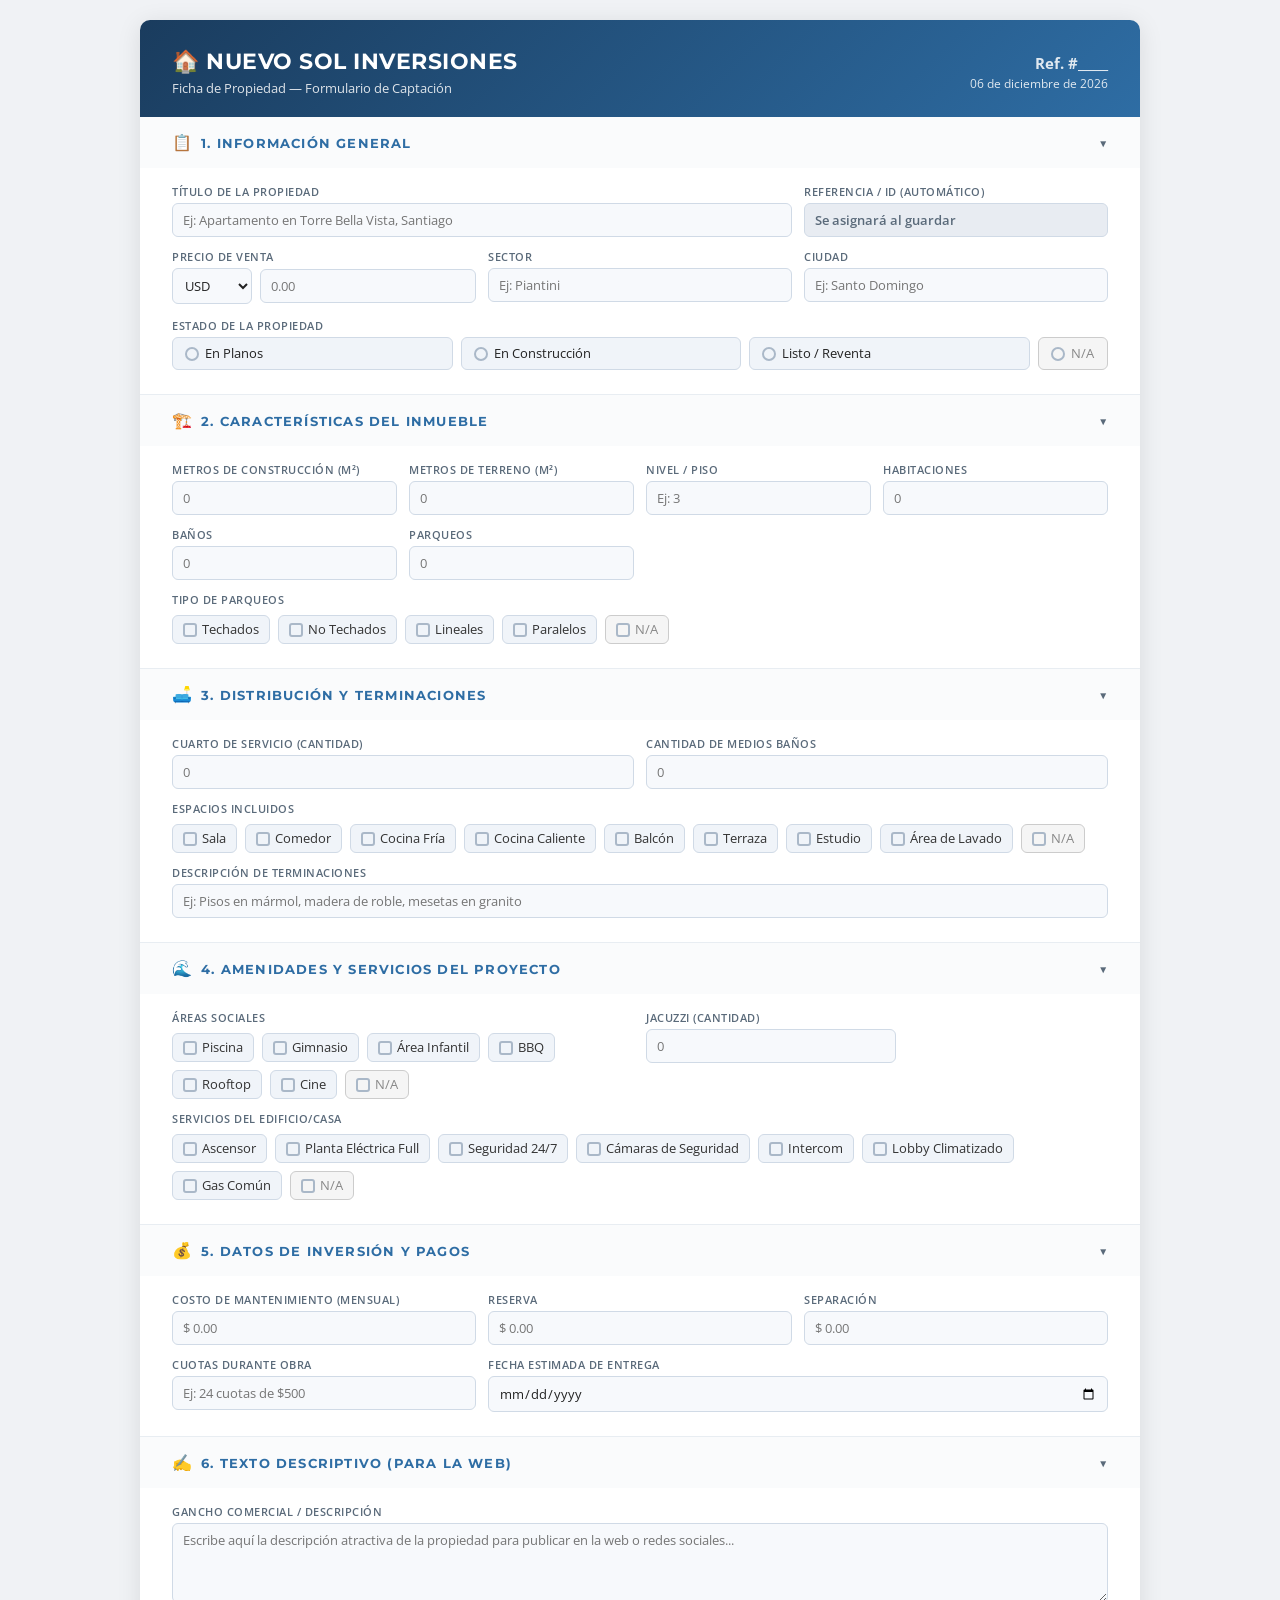
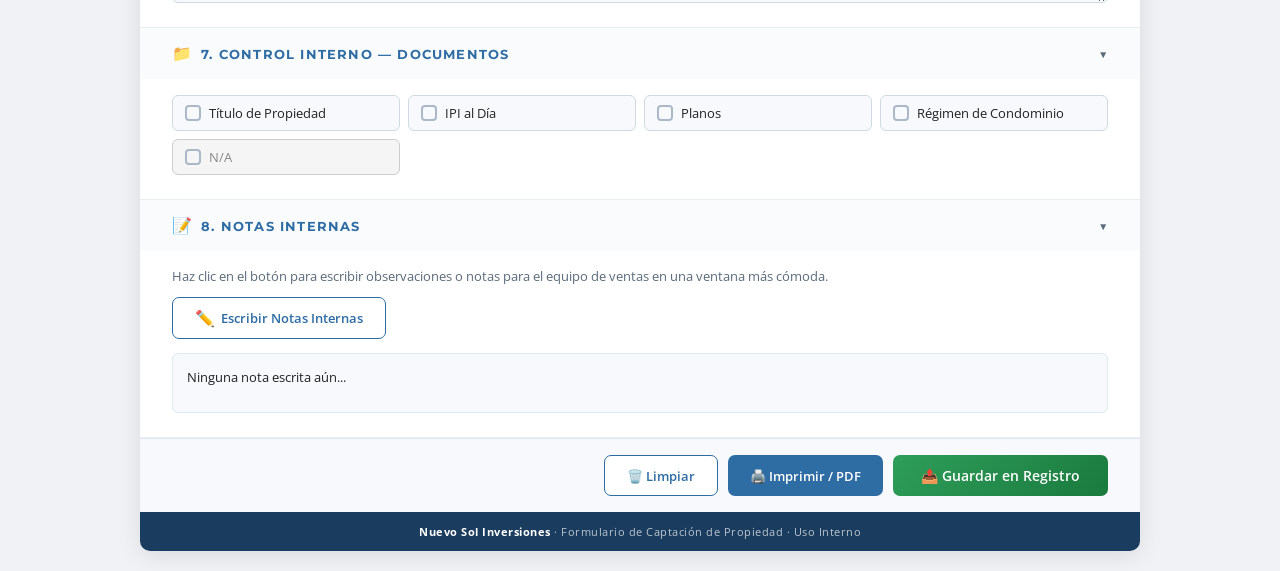
==== commit b1fbda08: "Actualizar formulario: agregar nuevos campos numéricos, acordeones y notas internas" ====
--- a/Fichas de propiedades/index.html
+++ b/Fichas de propiedades/index.html
@@ -18,7 +18,8 @@
   }
 
   .page {
-    max-width: 820px;
+    max-width: 1000px; /* Mejorado para TV y Laptops */
+    width: 100%;
     margin: 0 auto;
     background: #fff;
     border-radius: 10px;
@@ -60,33 +61,72 @@
 
   /* SECTIONS */
   .section {
-    padding: 20px 32px;
+    padding: 0;
     border-bottom: 1px solid #e8edf2;
   }
   .section:last-child { border-bottom: none; }
 
   .section-title {
     font-family: 'Montserrat', sans-serif;
-    font-size: 12px;
+    font-size: 13px;
     font-weight: 700;
     letter-spacing: 1.2px;
     text-transform: uppercase;
     color: #2e6da4;
-    margin-bottom: 14px;
-    padding-bottom: 6px;
-    border-bottom: 2px solid #e0eaf4;
+    padding: 16px 32px;
+    background: #fafbfc;
+    display: flex;
+    align-items: center;
+    justify-content: space-between;
+    cursor: pointer;
+    user-select: none;
+    transition: background 0.2s;
+  }
+  .section-title:hover {
+    background: #f0f4f9;
+  }
+  .section-title-left {
     display: flex;
     align-items: center;
     gap: 8px;
   }
-  .section-title span { font-size: 15px; }
+  .section-title-left span { font-size: 16px; }
+
+  .accordion-icon {
+    font-size: 14px;
+    transition: transform 0.3s;
+    color: #5a6a7a;
+  }
+  
+  .section-content {
+    padding: 0 32px 24px;
+    transition: max-height 0.4s ease, opacity 0.4s ease, padding 0.4s ease, margin 0.4s ease;
+    overflow: hidden;
+    opacity: 1;
+    max-height: 2000px; /* Altura máxima aproximada */
+  }
+  
+  /* Estados colapsados */
+  .section-title.collapsed .accordion-icon {
+    transform: rotate(-90deg);
+  }
+  .section-content.collapsed {
+    max-height: 0;
+    opacity: 0;
+    padding-top: 0;
+    padding-bottom: 0;
+    margin: 0;
+  }
 
   /* GRID */
   .grid { display: grid; gap: 12px; }
-  .grid-2 { grid-template-columns: 1fr 1fr; }
-  .grid-3 { grid-template-columns: 1fr 1fr 1fr; }
-  .col-span-2 { grid-column: span 2; }
-  .col-span-3 { grid-column: span 3; }
+  .grid-2 { grid-template-columns: repeat(auto-fit, minmax(300px, 1fr)); }
+  .grid-3 { grid-template-columns: repeat(auto-fit, minmax(220px, 1fr)); }
+  
+  @media (min-width: 768px) {
+    .col-span-2 { grid-column: span 2; }
+    .col-span-3 { grid-column: span 3; }
+  }
 
   /* FIELD */
   .field { display: flex; flex-direction: column; gap: 4px; }
@@ -297,7 +337,7 @@
   /* DOCS CHECKLIST */
   .doc-list {
     display: grid;
-    grid-template-columns: 1fr 1fr;
+    grid-template-columns: repeat(auto-fit, minmax(200px, 1fr));
     gap: 8px;
   }
   .doc-item {
@@ -345,7 +385,6 @@
     border-color: #3a9a5c;
     color: #fff;
   }
-  /* N/A doc item */
   .doc-item.na-item {
     background: #f5f5f5;
     border-color: #ccc;
@@ -483,31 +522,109 @@
     gap: 10px;
   }
   .config-banner .banner-icon { font-size: 18px; flex-shrink: 0; margin-top: 1px; }
-  .config-banner code {
-    background: rgba(0,0,0,0.08);
-    padding: 2px 6px;
-    border-radius: 4px;
-    font-size: 11px;
-    word-break: break-all;
-  }
-  .config-banner a {
-    color: #856404;
-    font-weight: 600;
-  }
-
+
+  /* MODAL */
+  .modal-overlay {
+    position: fixed;
+    top: 0; left: 0; right: 0; bottom: 0;
+    background: rgba(0,0,0,0.5);
+    display: flex;
+    align-items: center;
+    justify-content: center;
+    z-index: 9999;
+    opacity: 0;
+    pointer-events: none;
+    transition: opacity 0.3s;
+  }
+  .modal-overlay.active {
+    opacity: 1;
+    pointer-events: auto;
+  }
+  .modal {
+    background: #fff;
+    width: 90%;
+    max-width: 600px;
+    border-radius: 12px;
+    box-shadow: 0 10px 40px rgba(0,0,0,0.2);
+    display: flex;
+    flex-direction: column;
+    transform: translateY(20px);
+    transition: transform 0.3s;
+  }
+  .modal-overlay.active .modal {
+    transform: translateY(0);
+  }
+  .modal-header {
+    padding: 16px 20px;
+    border-bottom: 1px solid #e0eaf4;
+    display: flex;
+    justify-content: space-between;
+    align-items: center;
+    font-family: 'Montserrat', sans-serif;
+    font-weight: 700;
+    font-size: 16px;
+    color: #2e6da4;
+  }
+  .modal-body {
+    padding: 20px;
+  }
+  .modal-body textarea {
+    width: 100%;
+    height: 250px;
+    resize: none;
+    border: 1.5px solid #d0dae6;
+    border-radius: 6px;
+    padding: 12px;
+    font-family: 'Open Sans', sans-serif;
+    font-size: 14px;
+    outline: none;
+  }
+  .modal-body textarea:focus {
+    border-color: #2e6da4;
+  }
+  .close-btn {
+    background: none;
+    border: none;
+    font-size: 24px;
+    cursor: pointer;
+    color: #5a6a7a;
+  }
+  .close-btn:hover {
+    color: #d9534f;
+  }
+
+  /* MEDIA QUERIES (Print & Mobile) */
   @media print {
     body { background: #fff; padding: 0; }
-    .page { box-shadow: none; border-radius: 0; }
-    .actions { display: none; }
-    .config-banner { display: none; }
-    .toast-container { display: none; }
-  }
-
-  @media (max-width: 600px) {
-    .grid-2, .grid-3 { grid-template-columns: 1fr; }
+    .page { box-shadow: none; border-radius: 0; max-width: 100%; }
+    .actions, .config-banner, .toast-container { display: none; }
+    
+    .section { 
+      break-inside: avoid; 
+      border-bottom: 1px solid #ddd;
+    }
+    .section-title { 
+      background: none; 
+      padding: 12px 0; 
+      color: #000;
+    }
+    .section-content { 
+      padding: 0 0 16px; 
+    }
+    .accordion-icon { display: none; } /* Ocultar flechas en impresión */
+    
+    /* Ocultar contenido si la sección estaba colapsada */
+    .section-content.collapsed { display: none !important; }
+    
+    /* Notas Internas en página nueva */
+    #print-notas-internas-section {
+      page-break-before: always;
+    }
+  }
+
+  @media (max-width: 768px) {
     .col-span-2, .col-span-3 { grid-column: span 1; }
-    .doc-list { grid-template-columns: 1fr; }
-    .section { padding: 16px; }
+    .section-title, .section-content { padding-left: 16px; padding-right: 16px; }
     .header { flex-direction: column; align-items: flex-start; }
     .header-right { text-align: left; }
     .actions { padding: 12px 16px; }
@@ -550,228 +667,281 @@
 
   <!-- 1. INFORMACIÓN GENERAL -->
   <div class="section">
-    <div class="section-title"><span>📋</span> 1. Información General</div>
-    <div class="grid grid-2">
-      <div class="field col-span-2">
-        <label class="field-label" for="titulo_propiedad">Título de la Propiedad</label>
-        <input type="text" id="titulo_propiedad" name="titulo_propiedad" placeholder="Ej: Apartamento en Torre Bella Vista, Santiago">
+    <div class="section-title" onclick="toggleSection(this)">
+      <div class="section-title-left"><span>📋</span> 1. Información General</div>
+      <div class="accordion-icon">▼</div>
+    </div>
+    <div class="section-content">
+      <div class="grid grid-2" style="margin-top: 16px;">
+        <div class="field col-span-2">
+          <label class="field-label" for="titulo_propiedad">Título de la Propiedad</label>
+          <input type="text" id="titulo_propiedad" name="titulo_propiedad" placeholder="Ej: Apartamento en Torre Bella Vista, Santiago">
+        </div>
+        <div class="field">
+          <label class="field-label" for="referencia_id">Referencia / ID (Automático)</label>
+          <input type="text" id="referencia_id" name="referencia_id" readonly style="background-color: #e8ecf2; color: #5a6a7a; font-weight: 600; cursor: not-allowed; border-color: #d0dae6;" title="Generado automáticamente">
+        </div>
+        <div class="field">
+          <label class="field-label">Precio de Venta</label>
+          <div class="precio-group">
+            <select id="moneda" name="moneda">
+              <option value="USD">USD</option>
+              <option value="DOP">DOP</option>
+            </select>
+            <input type="text" id="precio_venta" name="precio_venta" placeholder="0.00">
+          </div>
+        </div>
+        <div class="field">
+          <label class="field-label" for="sector">Sector</label>
+          <input type="text" id="sector" name="sector" placeholder="Ej: Piantini">
+        </div>
+        <div class="field">
+          <label class="field-label" for="ciudad">Ciudad</label>
+          <input type="text" id="ciudad" name="ciudad" placeholder="Ej: Santo Domingo">
+        </div>
+      </div>
+      <div style="margin-top:14px;">
+        <div class="field">
+          <label class="field-label">Estado de la Propiedad</label>
+          <div class="estado-group" id="estadoGroup" data-name="estado_propiedad">
+            <label class="estado-item" onclick="selectRadio(this)">
+              <input type="radio" name="estado_propiedad" value="En Planos">
+              <div class="radio-dot"></div> En Planos
+            </label>
+            <label class="estado-item" onclick="selectRadio(this)">
+              <input type="radio" name="estado_propiedad" value="En Construcción">
+              <div class="radio-dot"></div> En Construcción
+            </label>
+            <label class="estado-item" onclick="selectRadio(this)">
+              <input type="radio" name="estado_propiedad" value="Listo / Reventa">
+              <div class="radio-dot"></div> Listo / Reventa
+            </label>
+            <label class="estado-item na-item" onclick="selectRadio(this)">
+              <input type="radio" name="estado_propiedad" value="N/A">
+              <div class="radio-dot"></div> N/A
+            </label>
+          </div>
+        </div>
+      </div>
+    </div>
+  </div>
+
+  <!-- 2. CARACTERÍSTICAS -->
+  <div class="section">
+    <div class="section-title" onclick="toggleSection(this)">
+      <div class="section-title-left"><span>🏗️</span> 2. Características del Inmueble</div>
+      <div class="accordion-icon">▼</div>
+    </div>
+    <div class="section-content">
+      <div class="grid grid-3" style="margin-top: 16px;">
+        <div class="field">
+          <label class="field-label" for="metros_construccion">Metros de Construcción (m²)</label>
+          <input type="number" id="metros_construccion" name="metros_construccion" placeholder="0" min="0">
+        </div>
+        <div class="field">
+          <label class="field-label" for="metros_terreno">Metros de Terreno (m²)</label>
+          <input type="number" id="metros_terreno" name="metros_terreno" placeholder="0" min="0">
+        </div>
+        <div class="field">
+          <label class="field-label" for="nivel_piso">Nivel / Piso</label>
+          <input type="text" id="nivel_piso" name="nivel_piso" placeholder="Ej: 3">
+        </div>
+        <div class="field">
+          <label class="field-label" for="habitaciones">Habitaciones</label>
+          <input type="number" id="habitaciones" name="habitaciones" placeholder="0" min="0">
+        </div>
+        <div class="field">
+          <label class="field-label" for="banos">Baños</label>
+          <input type="number" id="banos" name="banos" placeholder="0" min="0">
+        </div>
+        <div class="field">
+          <label class="field-label" for="parqueos_cantidad">Parqueos</label>
+          <input type="number" id="parqueos_cantidad" name="parqueos_cantidad" placeholder="0" min="0">
+        </div>
+        <div class="field col-span-3">
+          <label class="field-label">Tipo de Parqueos</label>
+          <div class="check-group" data-group="tipo_parqueos">
+            <label class="check-item" onclick="toggleCheck(this)"><input type="checkbox" name="tipo_parqueos" value="Techados"><div class="box"></div> Techados</label>
+            <label class="check-item" onclick="toggleCheck(this)"><input type="checkbox" name="tipo_parqueos" value="No Techados"><div class="box"></div> No Techados</label>
+            <label class="check-item" onclick="toggleCheck(this)"><input type="checkbox" name="tipo_parqueos" value="Lineales"><div class="box"></div> Lineales</label>
+            <label class="check-item" onclick="toggleCheck(this)"><input type="checkbox" name="tipo_parqueos" value="Paralelos"><div class="box"></div> Paralelos</label>
+            <label class="check-item na-item" onclick="toggleNa(this, 'tipo_parqueos')"><input type="checkbox" name="tipo_parqueos" value="N/A"><div class="box"></div> N/A</label>
+          </div>
+        </div>
+      </div>
+    </div>
+  </div>
+
+  <!-- 3. DISTRIBUCIÓN Y TERMINACIONES -->
+  <div class="section">
+    <div class="section-title" onclick="toggleSection(this)">
+      <div class="section-title-left"><span>🛋️</span> 3. Distribución y Terminaciones</div>
+      <div class="accordion-icon">▼</div>
+    </div>
+    <div class="section-content">
+      <div class="grid grid-2" style="margin-top: 16px; margin-bottom: 12px;">
+        <div class="field">
+          <label class="field-label" for="cuarto_servicio">Cuarto de Servicio (Cantidad)</label>
+          <input type="number" id="cuarto_servicio" name="cuarto_servicio" placeholder="0" min="0">
+        </div>
+        <div class="field">
+          <label class="field-label" for="medios_banos">Cantidad de Medios Baños</label>
+          <input type="number" id="medios_banos" name="medios_banos" placeholder="0" min="0">
+        </div>
+      </div>
+      <div class="field" style="margin-bottom:12px;">
+        <label class="field-label">Espacios Incluidos</label>
+        <div class="check-group" data-group="espacios_incluidos">
+          <label class="check-item" onclick="toggleCheck(this)"><input type="checkbox" name="espacios_incluidos" value="Sala"><div class="box"></div> Sala</label>
+          <label class="check-item" onclick="toggleCheck(this)"><input type="checkbox" name="espacios_incluidos" value="Comedor"><div class="box"></div> Comedor</label>
+          <label class="check-item" onclick="toggleCheck(this)"><input type="checkbox" name="espacios_incluidos" value="Cocina Fría"><div class="box"></div> Cocina Fría</label>
+          <label class="check-item" onclick="toggleCheck(this)"><input type="checkbox" name="espacios_incluidos" value="Cocina Caliente"><div class="box"></div> Cocina Caliente</label>
+          <label class="check-item" onclick="toggleCheck(this)"><input type="checkbox" name="espacios_incluidos" value="Balcón"><div class="box"></div> Balcón</label>
+          <label class="check-item" onclick="toggleCheck(this)"><input type="checkbox" name="espacios_incluidos" value="Terraza"><div class="box"></div> Terraza</label>
+          <label class="check-item" onclick="toggleCheck(this)"><input type="checkbox" name="espacios_incluidos" value="Estudio"><div class="box"></div> Estudio</label>
+          <label class="check-item" onclick="toggleCheck(this)"><input type="checkbox" name="espacios_incluidos" value="Área de Lavado"><div class="box"></div> Área de Lavado</label>
+          <label class="check-item na-item" onclick="toggleNa(this, 'espacios_incluidos')"><input type="checkbox" name="espacios_incluidos" value="N/A"><div class="box"></div> N/A</label>
+        </div>
       </div>
       <div class="field">
-        <label class="field-label" for="referencia_id">Referencia / ID (Automático)</label>
-        <input type="text" id="referencia_id" name="referencia_id" readonly style="background-color: #e8ecf2; color: #5a6a7a; font-weight: 600; cursor: not-allowed; border-color: #d0dae6;" title="Generado automáticamente">
+        <label class="field-label" for="terminaciones">Descripción de Terminaciones</label>
+        <input type="text" id="terminaciones" name="terminaciones" placeholder="Ej: Pisos en mármol, madera de roble, mesetas en granito">
+      </div>
+    </div>
+  </div>
+
+  <!-- 4. AMENIDADES -->
+  <div class="section">
+    <div class="section-title" onclick="toggleSection(this)">
+      <div class="section-title-left"><span>🌊</span> 4. Amenidades y Servicios del Proyecto</div>
+      <div class="accordion-icon">▼</div>
+    </div>
+    <div class="section-content">
+      <div class="grid grid-2" style="margin-top: 16px; margin-bottom: 12px;">
+        <div class="field">
+          <label class="field-label">Áreas Sociales</label>
+          <div class="check-group" data-group="areas_sociales">
+            <label class="check-item" onclick="toggleCheck(this)"><input type="checkbox" name="areas_sociales" value="Piscina"><div class="box"></div> Piscina</label>
+            <label class="check-item" onclick="toggleCheck(this)"><input type="checkbox" name="areas_sociales" value="Gimnasio"><div class="box"></div> Gimnasio</label>
+            <label class="check-item" onclick="toggleCheck(this)"><input type="checkbox" name="areas_sociales" value="Área Infantil"><div class="box"></div> Área Infantil</label>
+            <label class="check-item" onclick="toggleCheck(this)"><input type="checkbox" name="areas_sociales" value="BBQ"><div class="box"></div> BBQ</label>
+            <label class="check-item" onclick="toggleCheck(this)"><input type="checkbox" name="areas_sociales" value="Rooftop"><div class="box"></div> Rooftop</label>
+            <label class="check-item" onclick="toggleCheck(this)"><input type="checkbox" name="areas_sociales" value="Cine"><div class="box"></div> Cine</label>
+            <label class="check-item na-item" onclick="toggleNa(this, 'areas_sociales')"><input type="checkbox" name="areas_sociales" value="N/A"><div class="box"></div> N/A</label>
+          </div>
+        </div>
+        <div class="field" style="max-width: 250px;">
+          <label class="field-label" for="cantidad_jacuzzi">Jacuzzi (Cantidad)</label>
+          <input type="number" id="cantidad_jacuzzi" name="cantidad_jacuzzi" placeholder="0" min="0">
+        </div>
       </div>
       <div class="field">
-        <label class="field-label">Precio de Venta</label>
-        <div class="precio-group">
-          <select id="moneda" name="moneda">
-            <option value="USD">USD</option>
-            <option value="DOP">DOP</option>
-          </select>
-          <input type="text" id="precio_venta" name="precio_venta" placeholder="0.00">
-        </div>
-      </div>
-      <div class="field">
-        <label class="field-label" for="sector">Sector</label>
-        <input type="text" id="sector" name="sector" placeholder="Ej: Piantini">
-      </div>
-      <div class="field">
-        <label class="field-label" for="ciudad">Ciudad</label>
-        <input type="text" id="ciudad" name="ciudad" placeholder="Ej: Santo Domingo">
-      </div>
-    </div>
-    <div style="margin-top:14px;">
-      <div class="field">
-        <label class="field-label">Estado de la Propiedad</label>
-        <div class="estado-group" id="estadoGroup" data-name="estado_propiedad">
-          <label class="estado-item" onclick="selectRadio(this)">
-            <input type="radio" name="estado_propiedad" value="En Planos">
-            <div class="radio-dot"></div> En Planos
-          </label>
-          <label class="estado-item" onclick="selectRadio(this)">
-            <input type="radio" name="estado_propiedad" value="En Construcción">
-            <div class="radio-dot"></div> En Construcción
-          </label>
-          <label class="estado-item" onclick="selectRadio(this)">
-            <input type="radio" name="estado_propiedad" value="Listo / Reventa">
-            <div class="radio-dot"></div> Listo / Reventa
-          </label>
-          <label class="estado-item na-item" onclick="selectRadio(this)">
-            <input type="radio" name="estado_propiedad" value="N/A">
-            <div class="radio-dot"></div> N/A
-          </label>
-        </div>
-      </div>
-    </div>
-  </div>
-
-  <!-- 2. CARACTERÍSTICAS -->
-  <div class="section">
-    <div class="section-title"><span>🏗️</span> 2. Características del Inmueble</div>
-    <div class="grid grid-3">
-      <div class="field">
-        <label class="field-label" for="metros_construccion">Metros de Construcción (m²)</label>
-        <input type="number" id="metros_construccion" name="metros_construccion" placeholder="0" min="0">
-      </div>
-      <div class="field">
-        <label class="field-label" for="metros_terreno">Metros de Terreno (m²)</label>
-        <input type="number" id="metros_terreno" name="metros_terreno" placeholder="0" min="0">
-      </div>
-      <div class="field">
-        <label class="field-label" for="nivel_piso">Nivel / Piso</label>
-        <input type="text" id="nivel_piso" name="nivel_piso" placeholder="Ej: 3">
-      </div>
-      <div class="field">
-        <label class="field-label" for="habitaciones">Habitaciones</label>
-        <input type="number" id="habitaciones" name="habitaciones" placeholder="0" min="0">
-      </div>
-      <div class="field">
-        <label class="field-label" for="banos">Baños</label>
-        <input type="number" id="banos" name="banos" placeholder="0" min="0">
-      </div>
-      <div class="field">
-        <label class="field-label">Medio Baño</label>
-        <div class="estado-group" style="margin-top:4px;" data-name="medio_bano">
-          <label class="estado-item" onclick="selectRadio(this)" style="min-width:60px">
-            <input type="radio" name="medio_bano" value="Sí">
-            <div class="radio-dot"></div> Sí
-          </label>
-          <label class="estado-item" onclick="selectRadio(this)" style="min-width:60px">
-            <input type="radio" name="medio_bano" value="No">
-            <div class="radio-dot"></div> No
-          </label>
-          <label class="estado-item na-item" onclick="selectRadio(this)" style="min-width:60px">
-            <input type="radio" name="medio_bano" value="N/A">
-            <div class="radio-dot"></div> N/A
-          </label>
-        </div>
-      </div>
-      <div class="field">
-        <label class="field-label" for="parqueos_cantidad">Parqueos</label>
-        <input type="number" id="parqueos_cantidad" name="parqueos_cantidad" placeholder="0" min="0">
-      </div>
-      <div class="field col-span-2">
-        <label class="field-label">Tipo de Parqueos</label>
-        <div class="check-group" data-group="tipo_parqueos">
-          <label class="check-item" onclick="toggleCheck(this)"><input type="checkbox" name="tipo_parqueos" value="Techados"><div class="box"></div> Techados</label>
-          <label class="check-item" onclick="toggleCheck(this)"><input type="checkbox" name="tipo_parqueos" value="Lineales"><div class="box"></div> Lineales</label>
-          <label class="check-item" onclick="toggleCheck(this)"><input type="checkbox" name="tipo_parqueos" value="Paralelos"><div class="box"></div> Paralelos</label>
-          <label class="check-item na-item" onclick="toggleNa(this, 'tipo_parqueos')"><input type="checkbox" name="tipo_parqueos" value="N/A"><div class="box"></div> N/A</label>
-        </div>
-      </div>
-    </div>
-  </div>
-
-  <!-- 3. DISTRIBUCIÓN Y TERMINACIONES -->
-  <div class="section">
-    <div class="section-title"><span>🛋️</span> 3. Distribución y Terminaciones</div>
-    <div class="field" style="margin-bottom:12px;">
-      <label class="field-label">Espacios Incluidos</label>
-      <div class="check-group" data-group="espacios_incluidos">
-        <label class="check-item" onclick="toggleCheck(this)"><input type="checkbox" name="espacios_incluidos" value="Sala"><div class="box"></div> Sala</label>
-        <label class="check-item" onclick="toggleCheck(this)"><input type="checkbox" name="espacios_incluidos" value="Comedor"><div class="box"></div> Comedor</label>
-        <label class="check-item" onclick="toggleCheck(this)"><input type="checkbox" name="espacios_incluidos" value="Cocina Fría"><div class="box"></div> Cocina Fría</label>
-        <label class="check-item" onclick="toggleCheck(this)"><input type="checkbox" name="espacios_incluidos" value="Cocina Caliente"><div class="box"></div> Cocina Caliente</label>
-        <label class="check-item" onclick="toggleCheck(this)"><input type="checkbox" name="espacios_incluidos" value="Balcón"><div class="box"></div> Balcón</label>
-        <label class="check-item" onclick="toggleCheck(this)"><input type="checkbox" name="espacios_incluidos" value="Terraza"><div class="box"></div> Terraza</label>
-        <label class="check-item" onclick="toggleCheck(this)"><input type="checkbox" name="espacios_incluidos" value="Estudio"><div class="box"></div> Estudio</label>
-        <label class="check-item" onclick="toggleCheck(this)"><input type="checkbox" name="espacios_incluidos" value="Cuarto de Servicio"><div class="box"></div> Cuarto de Servicio</label>
-        <label class="check-item" onclick="toggleCheck(this)"><input type="checkbox" name="espacios_incluidos" value="Área de Lavado"><div class="box"></div> Área de Lavado</label>
-        <label class="check-item na-item" onclick="toggleNa(this, 'espacios_incluidos')"><input type="checkbox" name="espacios_incluidos" value="N/A"><div class="box"></div> N/A</label>
-      </div>
-    </div>
-    <div class="field">
-      <label class="field-label" for="terminaciones">Descripción de Terminaciones</label>
-      <input type="text" id="terminaciones" name="terminaciones" placeholder="Ej: Pisos en mármol, madera de roble, mesetas en granito">
-    </div>
-  </div>
-
-  <!-- 4. AMENIDADES -->
-  <div class="section">
-    <div class="section-title"><span>🌊</span> 4. Amenidades del Proyecto / Edificio</div>
-    <div class="field" style="margin-bottom:12px;">
-      <label class="field-label">Áreas Sociales</label>
-      <div class="check-group" data-group="areas_sociales">
-        <label class="check-item" onclick="toggleCheck(this)"><input type="checkbox" name="areas_sociales" value="Piscina"><div class="box"></div> Piscina</label>
-        <label class="check-item" onclick="toggleCheck(this)"><input type="checkbox" name="areas_sociales" value="Gimnasio"><div class="box"></div> Gimnasio</label>
-        <label class="check-item" onclick="toggleCheck(this)"><input type="checkbox" name="areas_sociales" value="Área Infantil"><div class="box"></div> Área Infantil</label>
-        <label class="check-item" onclick="toggleCheck(this)"><input type="checkbox" name="areas_sociales" value="BBQ"><div class="box"></div> BBQ</label>
-        <label class="check-item" onclick="toggleCheck(this)"><input type="checkbox" name="areas_sociales" value="Rooftop"><div class="box"></div> Rooftop</label>
-        <label class="check-item" onclick="toggleCheck(this)"><input type="checkbox" name="areas_sociales" value="Cine"><div class="box"></div> Cine</label>
-        <label class="check-item na-item" onclick="toggleNa(this, 'areas_sociales')"><input type="checkbox" name="areas_sociales" value="N/A"><div class="box"></div> N/A</label>
-      </div>
-    </div>
-    <div class="field">
-      <label class="field-label">Servicios del Edificio</label>
-      <div class="check-group" data-group="servicios_edificio">
-        <label class="check-item" onclick="toggleCheck(this)"><input type="checkbox" name="servicios_edificio" value="Ascensor"><div class="box"></div> Ascensor</label>
-        <label class="check-item" onclick="toggleCheck(this)"><input type="checkbox" name="servicios_edificio" value="Planta Eléctrica Full"><div class="box"></div> Planta Eléctrica Full</label>
-        <label class="check-item" onclick="toggleCheck(this)"><input type="checkbox" name="servicios_edificio" value="Seguridad 24/7"><div class="box"></div> Seguridad 24/7</label>
-        <label class="check-item" onclick="toggleCheck(this)"><input type="checkbox" name="servicios_edificio" value="Lobby Climatizado"><div class="box"></div> Lobby Climatizado</label>
-        <label class="check-item" onclick="toggleCheck(this)"><input type="checkbox" name="servicios_edificio" value="Gas Común"><div class="box"></div> Gas Común</label>
-        <label class="check-item na-item" onclick="toggleNa(this, 'servicios_edificio')"><input type="checkbox" name="servicios_edificio" value="N/A"><div class="box"></div> N/A</label>
+        <label class="field-label">Servicios del Edificio/Casa</label>
+        <div class="check-group" data-group="servicios_edificio">
+          <label class="check-item" onclick="toggleCheck(this)"><input type="checkbox" name="servicios_edificio" value="Ascensor"><div class="box"></div> Ascensor</label>
+          <label class="check-item" onclick="toggleCheck(this)"><input type="checkbox" name="servicios_edificio" value="Planta Eléctrica Full"><div class="box"></div> Planta Eléctrica Full</label>
+          <label class="check-item" onclick="toggleCheck(this)"><input type="checkbox" name="servicios_edificio" value="Seguridad 24/7"><div class="box"></div> Seguridad 24/7</label>
+          <label class="check-item" onclick="toggleCheck(this)"><input type="checkbox" name="servicios_edificio" value="Sistemas de cámara de seguridad"><div class="box"></div> Cámaras de Seguridad</label>
+          <label class="check-item" onclick="toggleCheck(this)"><input type="checkbox" name="servicios_edificio" value="Intercom"><div class="box"></div> Intercom</label>
+          <label class="check-item" onclick="toggleCheck(this)"><input type="checkbox" name="servicios_edificio" value="Lobby Climatizado"><div class="box"></div> Lobby Climatizado</label>
+          <label class="check-item" onclick="toggleCheck(this)"><input type="checkbox" name="servicios_edificio" value="Gas Común"><div class="box"></div> Gas Común</label>
+          <label class="check-item na-item" onclick="toggleNa(this, 'servicios_edificio')"><input type="checkbox" name="servicios_edificio" value="N/A"><div class="box"></div> N/A</label>
+        </div>
       </div>
     </div>
   </div>
 
   <!-- 5. DATOS DE INVERSIÓN -->
   <div class="section">
-    <div class="section-title"><span>💰</span> 5. Datos de Inversión y Pagos</div>
-    <div class="grid grid-2">
-      <div class="field">
-        <label class="field-label" for="costo_mantenimiento">Costo de Mantenimiento (mensual)</label>
-        <input type="text" id="costo_mantenimiento" name="costo_mantenimiento" placeholder="$ 0.00">
-      </div>
-      <div class="field">
-        <label class="field-label" for="reserva">Reserva</label>
-        <input type="text" id="reserva" name="reserva" placeholder="$ 0.00">
-      </div>
-      <div class="field">
-        <label class="field-label" for="separacion">Separación</label>
-        <input type="text" id="separacion" name="separacion" placeholder="$ 0.00">
-      </div>
-      <div class="field">
-        <label class="field-label" for="cuotas_obra">Cuotas durante Obra</label>
-        <input type="text" id="cuotas_obra" name="cuotas_obra" placeholder="Ej: 24 cuotas de $500">
-      </div>
-      <div class="field col-span-2">
-        <label class="field-label" for="fecha_entrega">Fecha Estimada de Entrega</label>
-        <input type="date" id="fecha_entrega" name="fecha_entrega">
+    <div class="section-title" onclick="toggleSection(this)">
+      <div class="section-title-left"><span>💰</span> 5. Datos de Inversión y Pagos</div>
+      <div class="accordion-icon">▼</div>
+    </div>
+    <div class="section-content">
+      <div class="grid grid-2" style="margin-top: 16px;">
+        <div class="field">
+          <label class="field-label" for="costo_mantenimiento">Costo de Mantenimiento (mensual)</label>
+          <input type="text" id="costo_mantenimiento" name="costo_mantenimiento" placeholder="$ 0.00">
+        </div>
+        <div class="field">
+          <label class="field-label" for="reserva">Reserva</label>
+          <input type="text" id="reserva" name="reserva" placeholder="$ 0.00">
+        </div>
+        <div class="field">
+          <label class="field-label" for="separacion">Separación</label>
+          <input type="text" id="separacion" name="separacion" placeholder="$ 0.00">
+        </div>
+        <div class="field">
+          <label class="field-label" for="cuotas_obra">Cuotas durante Obra</label>
+          <input type="text" id="cuotas_obra" name="cuotas_obra" placeholder="Ej: 24 cuotas de $500">
+        </div>
+        <div class="field col-span-2">
+          <label class="field-label" for="fecha_entrega">Fecha Estimada de Entrega</label>
+          <input type="date" id="fecha_entrega" name="fecha_entrega">
+        </div>
       </div>
     </div>
   </div>
 
   <!-- 6. TEXTO DESCRIPTIVO -->
   <div class="section">
-    <div class="section-title"><span>✍️</span> 6. Texto Descriptivo (para la Web)</div>
-    <div class="field">
-      <label class="field-label" for="descripcion_web">Gancho Comercial / Descripción</label>
-      <textarea id="descripcion_web" name="descripcion_web" placeholder="Escribe aquí la descripción atractiva de la propiedad para publicar en la web o redes sociales..."></textarea>
+    <div class="section-title" onclick="toggleSection(this)">
+      <div class="section-title-left"><span>✍️</span> 6. Texto Descriptivo (para la Web)</div>
+      <div class="accordion-icon">▼</div>
+    </div>
+    <div class="section-content" style="padding-top: 16px;">
+      <div class="field">
+        <label class="field-label" for="descripcion_web">Gancho Comercial / Descripción</label>
+        <textarea id="descripcion_web" name="descripcion_web" placeholder="Escribe aquí la descripción atractiva de la propiedad para publicar en la web o redes sociales..."></textarea>
+      </div>
     </div>
   </div>
 
   <!-- 7. CONTROL INTERNO -->
   <div class="section">
-    <div class="section-title"><span>📁</span> 7. Control Interno — Documentos</div>
-    <div class="doc-list" data-group="documentos">
-      <label class="doc-item" onclick="toggleDoc(this)">
-        <input type="checkbox" name="documentos" value="Título de Propiedad"><div class="doc-box"></div> Título de Propiedad
-      </label>
-      <label class="doc-item" onclick="toggleDoc(this)">
-        <input type="checkbox" name="documentos" value="IPI al Día"><div class="doc-box"></div> IPI al Día
-      </label>
-      <label class="doc-item" onclick="toggleDoc(this)">
-        <input type="checkbox" name="documentos" value="Planos"><div class="doc-box"></div> Planos
-      </label>
-      <label class="doc-item" onclick="toggleDoc(this)">
-        <input type="checkbox" name="documentos" value="Régimen de Condominio"><div class="doc-box"></div> Régimen de Condominio
-      </label>
-      <label class="doc-item na-item" onclick="toggleDocNa(this)">
-        <input type="checkbox" name="documentos" value="N/A"><div class="doc-box"></div> N/A
-      </label>
-    </div>
-    <div class="field" style="margin-top:12px;">
-      <label class="field-label" for="notas_internas">Notas Internas</label>
-      <textarea id="notas_internas" name="notas_internas" placeholder="Observaciones, pendientes o notas para el equipo..."></textarea>
+    <div class="section-title" onclick="toggleSection(this)">
+      <div class="section-title-left"><span>📁</span> 7. Control Interno — Documentos</div>
+      <div class="accordion-icon">▼</div>
+    </div>
+    <div class="section-content" style="padding-top: 16px;">
+      <div class="doc-list" data-group="documentos">
+        <label class="doc-item" onclick="toggleDoc(this)">
+          <input type="checkbox" name="documentos" value="Título de Propiedad"><div class="doc-box"></div> Título de Propiedad
+        </label>
+        <label class="doc-item" onclick="toggleDoc(this)">
+          <input type="checkbox" name="documentos" value="IPI al Día"><div class="doc-box"></div> IPI al Día
+        </label>
+        <label class="doc-item" onclick="toggleDoc(this)">
+          <input type="checkbox" name="documentos" value="Planos"><div class="doc-box"></div> Planos
+        </label>
+        <label class="doc-item" onclick="toggleDoc(this)">
+          <input type="checkbox" name="documentos" value="Régimen de Condominio"><div class="doc-box"></div> Régimen de Condominio
+        </label>
+        <label class="doc-item na-item" onclick="toggleDocNa(this)">
+          <input type="checkbox" name="documentos" value="N/A"><div class="doc-box"></div> N/A
+        </label>
+      </div>
+    </div>
+  </div>
+
+  <!-- 8. NOTAS INTERNAS -->
+  <div class="section" id="print-notas-internas-section">
+    <div class="section-title" onclick="toggleSection(this)">
+      <div class="section-title-left"><span>📝</span> 8. Notas Internas</div>
+      <div class="accordion-icon">▼</div>
+    </div>
+    <div class="section-content" style="padding-top: 16px;">
+      <p style="font-size: 13px; color: #5a6a7a; margin-bottom: 12px;">Haz clic en el botón para escribir observaciones o notas para el equipo de ventas en una ventana más cómoda.</p>
+      
+      <button type="button" class="btn btn-outline" onclick="openNotasModal()">
+        <span style="font-size: 16px;">✏️</span> Escribir Notas Internas
+      </button>
+      
+      <!-- Preview Text -->
+      <div id="notas_preview" style="margin-top:14px; font-size:13px; white-space: pre-wrap; background: #f7f9fc; padding: 14px; border-radius: 6px; border: 1px solid #e0eaf4; min-height: 60px; color: #222;">Ninguna nota escrita aún...</div>
+      
+      <!-- Hidden input to collect data easily -->
+      <textarea id="notas_internas" name="notas_internas" style="display:none;"></textarea>
     </div>
   </div>
 
@@ -792,6 +962,23 @@
     <strong>Nuevo Sol Inversiones</strong> · Formulario de Captación de Propiedad · Uso Interno
   </div>
 
+</div>
+
+<!-- MODAL NOTAS INTERNAS -->
+<div class="modal-overlay" id="notasModalOverlay">
+  <div class="modal">
+    <div class="modal-header">
+      <span>📝 Notas Internas</span>
+      <button class="close-btn" onclick="closeNotasModal()">&times;</button>
+    </div>
+    <div class="modal-body">
+      <textarea id="notas_modal_textarea" placeholder="Escribe observaciones, pendientes o notas para el equipo de ventas aquí..."></textarea>
+      <div style="text-align: right; margin-top: 16px;">
+        <button type="button" class="btn btn-outline" onclick="closeNotasModal()" style="margin-right: 8px;">Cancelar</button>
+        <button type="button" class="btn btn-primary" onclick="saveNotasModal()">Guardar Notas</button>
+      </div>
+    </div>
+  </div>
 </div>
 
 <script>
@@ -840,20 +1027,47 @@
     document.getElementById('configBanner').style.display = 'none';
   }
 
-  // Si ya existe la URL en localStorage, ocultar el banner
   if (GOOGLE_SHEETS_URL) {
     document.getElementById('sheetsUrlInput').value = GOOGLE_SHEETS_URL;
     document.getElementById('configBanner').style.display = 'none';
   }
 
   // ============================
+  // ACCORDION (SECCIONES)
+  // ============================
+  function toggleSection(el) {
+    const content = el.nextElementSibling;
+    el.classList.toggle('collapsed');
+    content.classList.toggle('collapsed');
+  }
+
+  // ============================
+  // MODAL NOTAS INTERNAS
+  // ============================
+  function openNotasModal() {
+    document.getElementById('notas_modal_textarea').value = document.getElementById('notas_internas').value;
+    document.getElementById('notasModalOverlay').classList.add('active');
+    document.getElementById('notas_modal_textarea').focus();
+  }
+  
+  function closeNotasModal() {
+    document.getElementById('notasModalOverlay').classList.remove('active');
+  }
+  
+  function saveNotasModal() {
+    const text = document.getElementById('notas_modal_textarea').value;
+    document.getElementById('notas_internas').value = text;
+    document.getElementById('notas_preview').textContent = text.trim() ? text : 'Ninguna nota escrita aún...';
+    closeNotasModal();
+  }
+
+  // ============================
   // CHECKBOX TOGGLE
   // ============================
   function toggleCheck(el) {
     const cb = el.querySelector('input[type="checkbox"]');
     const isNa = el.classList.contains('na-item');
 
-    // If clicking a regular item, uncheck N/A in same group
     if (!isNa) {
       const group = el.closest('[data-group]');
       if (group) {
@@ -869,15 +1083,11 @@
     el.classList.toggle('checked', cb.checked);
   }
 
-  // ============================
-  // N/A CHECKBOX TOGGLE
-  // ============================
   function toggleNa(el, groupName) {
     const cb = el.querySelector('input[type="checkbox"]');
     cb.checked = !cb.checked;
     el.classList.toggle('checked', cb.checked);
 
-    // If N/A is now checked, uncheck all others in group
     if (cb.checked) {
       const group = el.closest('[data-group]');
       if (group) {
@@ -889,13 +1099,9 @@
     }
   }
 
-  // ============================
-  // DOC CHECKBOX TOGGLE
-  // ============================
   function toggleDoc(el) {
     const cb = el.querySelector('input[type="checkbox"]');
 
-    // Uncheck N/A in docs
     const group = el.closest('[data-group]');
     if (group) {
       const naItem = group.querySelector('.na-item');
@@ -914,7 +1120,6 @@
     cb.checked = !cb.checked;
     el.classList.toggle('checked', cb.checked);
 
-    // If N/A is checked, uncheck all other docs
     if (cb.checked) {
       const group = el.closest('[data-group]');
       if (group) {
@@ -933,10 +1138,8 @@
     const group = el.parentElement;
     const radio = el.querySelector('input[type="radio"]');
     
-    // Remove selected from all
     group.querySelectorAll('.estado-item').forEach(i => i.classList.remove('selected'));
     
-    // Select this one
     el.classList.add('selected');
     radio.checked = true;
   }
@@ -947,26 +1150,23 @@
   function resetForm() {
     if (!confirm('¿Seguro que deseas limpiar todo el formulario?')) return;
     
-    // Clear text/number/date inputs and textareas
     document.querySelectorAll('#propertyForm input[type="text"], #propertyForm input[type="number"], #propertyForm input[type="date"], #propertyForm textarea').forEach(i => i.value = '');
-    
-    // Reset select to first option
     document.querySelectorAll('#propertyForm select').forEach(s => s.selectedIndex = 0);
     
-    // Uncheck all checkboxes
     document.querySelectorAll('.check-item, .doc-item').forEach(i => {
       i.classList.remove('checked');
       const cb = i.querySelector('input[type="checkbox"]');
       if (cb) cb.checked = false;
     });
     
-    // Uncheck all radios
     document.querySelectorAll('.estado-item').forEach(i => {
       i.classList.remove('selected');
       const radio = i.querySelector('input[type="radio"]');
       if (radio) radio.checked = false;
     });
     
+    document.getElementById('notas_preview').textContent = 'Ninguna nota escrita aún...';
+    
     limpiarReferencia();
     showToast('Formulario limpiado correctamente', 'info');
   }
@@ -977,12 +1177,12 @@
   function collectFormData() {
     const data = {};
 
-    // Simple text/number/date fields
     const simpleFields = [
       'titulo_propiedad', 'referencia_id', 'precio_venta', 'sector', 'ciudad',
       'metros_construccion', 'metros_terreno', 'nivel_piso', 'habitaciones', 'banos',
       'parqueos_cantidad', 'terminaciones', 'costo_mantenimiento', 'reserva',
-      'separacion', 'cuotas_obra', 'fecha_entrega', 'descripcion_web', 'notas_internas'
+      'separacion', 'cuotas_obra', 'fecha_entrega', 'descripcion_web', 'notas_internas',
+      'cuarto_servicio', 'medios_banos', 'cantidad_jacuzzi'
     ];
 
     simpleFields.forEach(name => {
@@ -990,17 +1190,14 @@
       data[name] = el ? el.value.trim() : '';
     });
 
-    // Moneda select
     data.moneda = document.getElementById('moneda').value;
 
-    // Radio groups
-    const radioGroups = ['estado_propiedad', 'medio_bano'];
+    const radioGroups = ['estado_propiedad'];
     radioGroups.forEach(name => {
       const checked = document.querySelector(`input[name="${name}"]:checked`);
       data[name] = checked ? checked.value : '';
     });
 
-    // Checkbox groups
     const checkGroups = ['tipo_parqueos', 'espacios_incluidos', 'areas_sociales', 'servicios_edificio', 'documentos'];
     checkGroups.forEach(name => {
       const checked = document.querySelectorAll(`input[name="${name}"]:checked`);
@@ -1025,7 +1222,6 @@
     btn.classList.add('loading');
     btn.disabled = true;
 
-    // Generar la referencia justo antes de guardar si aún no tiene una
     if (document.getElementById('referencia_id').value === 'Se asignará al guardar') {
       generarReferencia();
     }
@@ -1036,14 +1232,12 @@
       const response = await fetch(GOOGLE_SHEETS_URL, {
         method: 'POST',
         mode: 'no-cors',
-        headers: { 'Content-Type': 'application/json' },
+        headers: { 'Content-Type': 'text/plain;charset=utf-8' },
         body: JSON.stringify(data)
       });
 
-      // With no-cors we can't read the response, but if fetch doesn't throw, it was sent
       showToast('✅ Propiedad guardada exitosamente en Google Sheets', 'success');
       
-      // Ask if they want to clear the form
       setTimeout(() => {
         if (confirm('¿Deseas limpiar el formulario para registrar otra propiedad?')) {
           resetFormSilent();
@@ -1059,7 +1253,6 @@
     }
   }
 
-  // Silent reset (no confirmation)
   function resetFormSilent() {
     document.querySelectorAll('#propertyForm input[type="text"], #propertyForm input[type="number"], #propertyForm input[type="date"], #propertyForm textarea').forEach(i => i.value = '');
     document.querySelectorAll('#propertyForm select').forEach(s => s.selectedIndex = 0);
@@ -1073,6 +1266,7 @@
       const radio = i.querySelector('input[type="radio"]');
       if (radio) radio.checked = false;
     });
+    document.getElementById('notas_preview').textContent = 'Ninguna nota escrita aún...';
     limpiarReferencia();
   }
 
